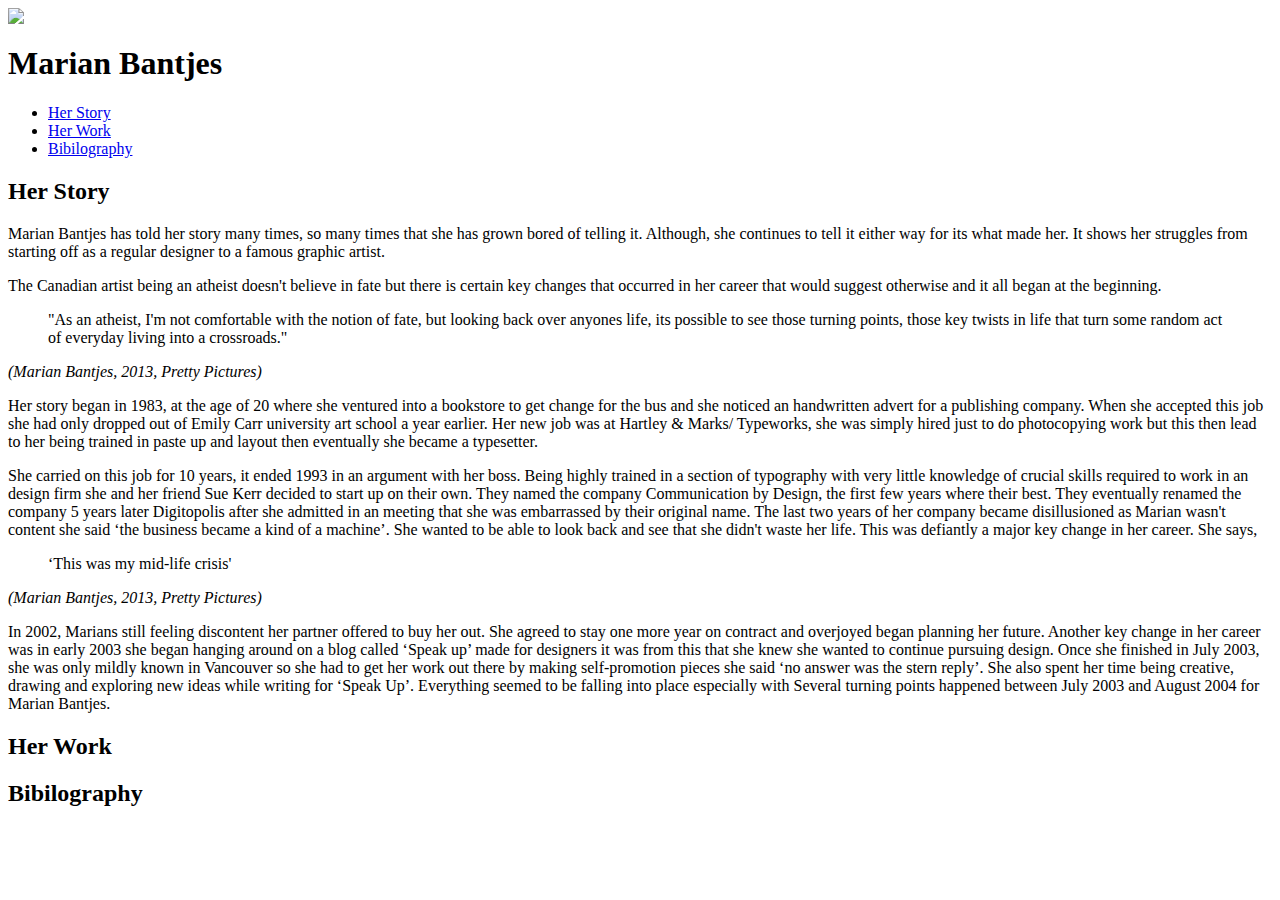
==== marianbantjes.html @ d6fe1b94 "adding html" ====
<html>
<head>
    <meta charset="utf-8" />
    <title>Marian Bantjes</title>
    <link href='css/stylesheet.css'
    type='text/css' rel='stylesheet'/>
<link href="https://fonts.googleapis.com/css?family=Josefin+Sans" rel="stylesheet">
    </head>
    <body>
        <header>
        <div class= "div1"> 
            <img src="images/banner7.jpg">
 <h1>Marian Bantjes</h1>  
            </div>  
            <div>
<nav>
  <ul>
    <li><a href="#her-story">Her Story</a></li>
    <li><a href="#her-work">Her Work</a></li>
    <li><a href="#bibilography">Bibilography</a></li>
  </ul>
</nav>  
   </div>
</header>
        
<div class="div2">  
    <section>
    <h2 id="her-story">Her Story</h2>
<p>Marian Bantjes has told her story many times, so many times that she has grown bored of telling it. Although, she continues to tell it either way for its what made her. It shows her struggles from starting off as a regular designer to a famous graphic artist.</p>

<p>The Canadian artist being an atheist doesn't believe in fate but there is certain key changes that occurred in her career that would suggest otherwise and it all began at the beginning.</p>

<blockquote> <p>"As an atheist, I'm not comfortable with the notion of fate, but looking back over anyones life, its possible to see those turning points, those key twists in life that turn some random act of everyday living into a crossroads." </p> </blockquote>
        <cite>(Marian Bantjes, 2013, Pretty Pictures)</cite>

<p>Her story began in 1983, at the age of 20 where she ventured into a bookstore to get change for the bus and she noticed an handwritten advert for a publishing company. When she accepted this job she had only dropped out of Emily Carr university art school a year earlier. Her new job was at Hartley & Marks/ Typeworks, she was simply hired just to do photocopying work but this then lead to her being trained in paste up and layout then eventually she became a typesetter.</p>

<p>She carried on this job for 10 years, it ended 1993 in an argument with her boss. Being highly trained in a section of typography with very little knowledge of crucial skills required to work in an design firm she and her friend Sue Kerr decided to start up on their own. They named the company Communication by Design, the first few years where their best. They eventually renamed the company 5 years later Digitopolis after she admitted in an meeting that she was embarrassed by their original name. The last two years of her company became disillusioned as Marian wasn't content she said ‘the business became a kind of a machine’. She wanted to be able to look back and see that she didn't waste her life. This was defiantly a major key change in her career. She says,</p>  

<blockquote><p>‘This was my mid-life crisis' </p></blockquote> <cite>(Marian Bantjes, 2013, Pretty Pictures)</cite>

<p>In 2002, Marians still feeling discontent her partner offered to buy her out. She agreed to stay one more year on contract and overjoyed began planning her future. Another key change in her career was in early 2003 she began hanging around on a blog called ‘Speak up’ made for designers it was from this that she knew she wanted to continue pursuing design. Once she finished in July 2003, she was only mildly known in Vancouver so she had to get her work out there by making self-promotion pieces she said ‘no answer was the stern reply’. She also spent her time being creative, drawing and exploring new ideas while writing for ‘Speak Up’. Everything seemed to be falling into place especially with Several turning points happened between July 2003 and August 2004 for Marian Bantjes.</p>
    </section>
        </div>
    
<section>
        <div class="div3">
            <h2 id="her-work">Her Work</h2>
        </div>
</section>
        <section> </section>
        <div class="div4">
        <h2 id="bibilography">Bibilography</h2>
        </div>
</section>
        
        
    </body>
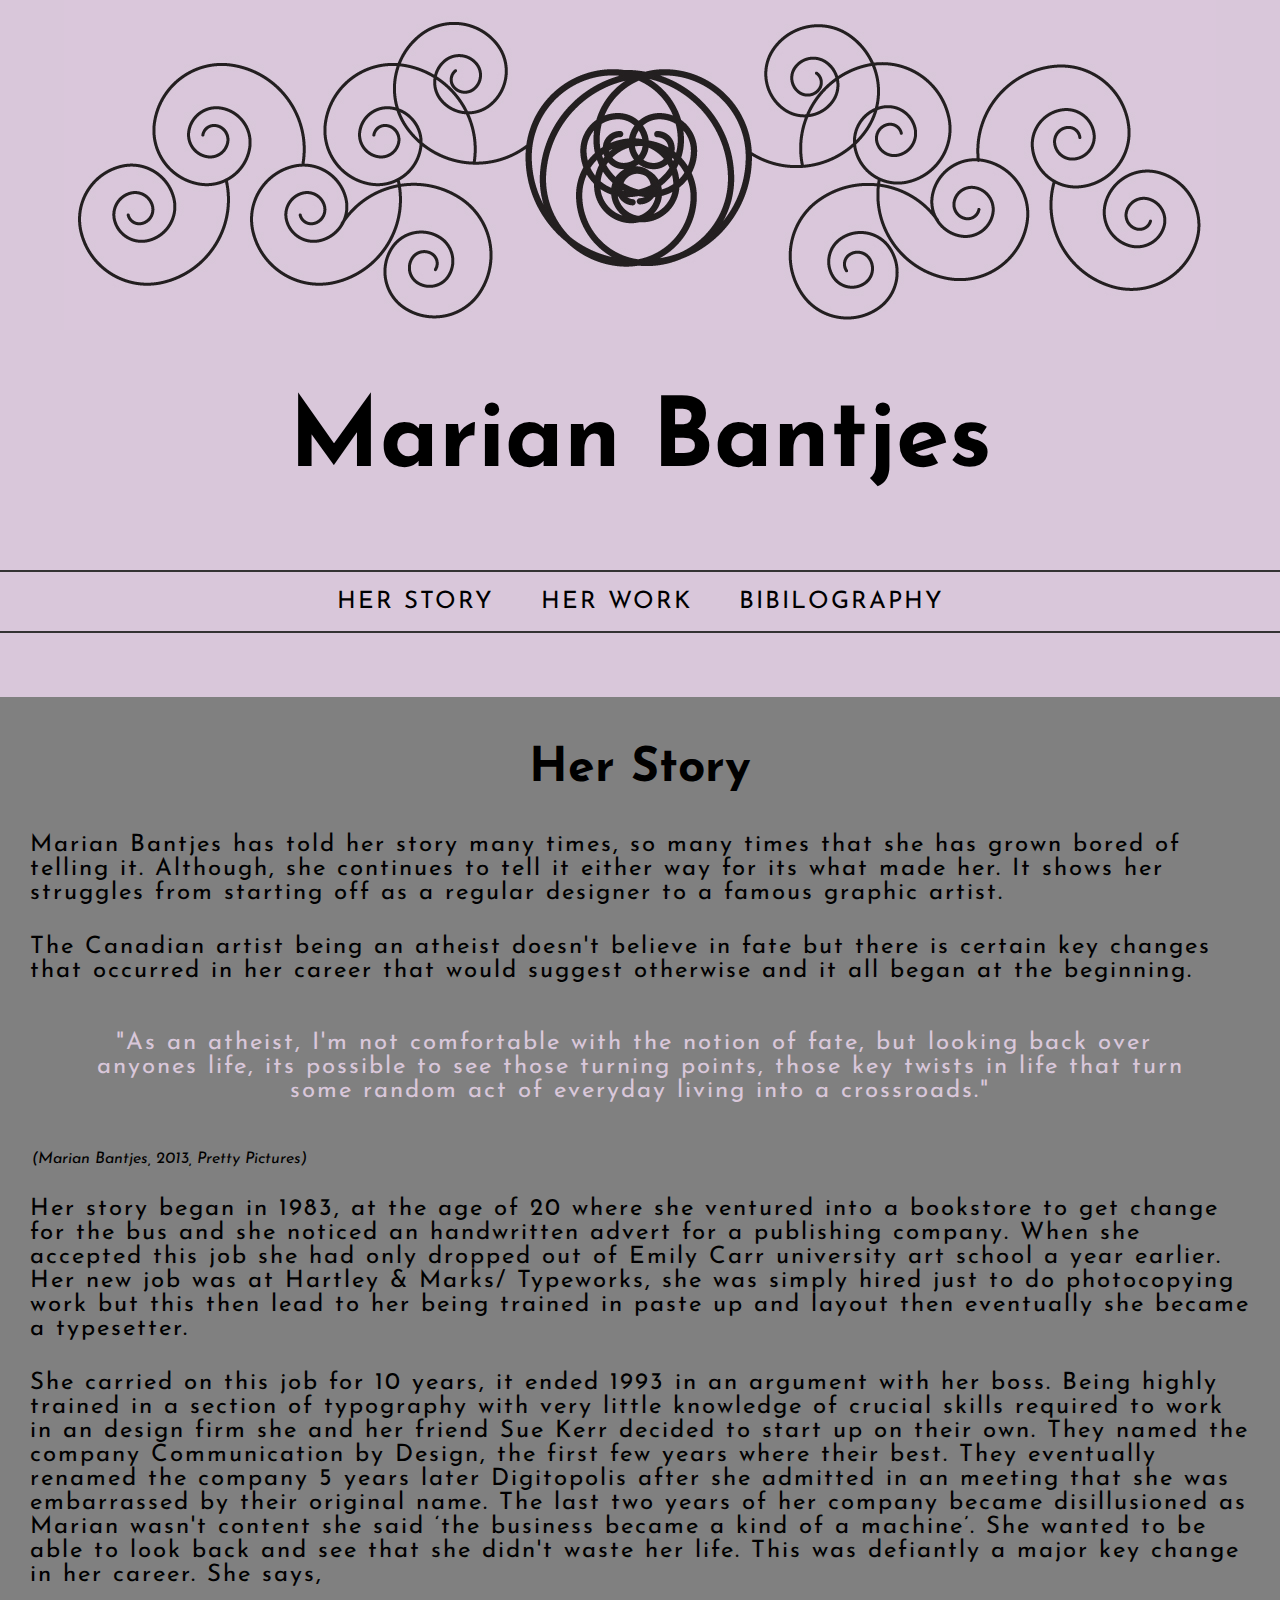
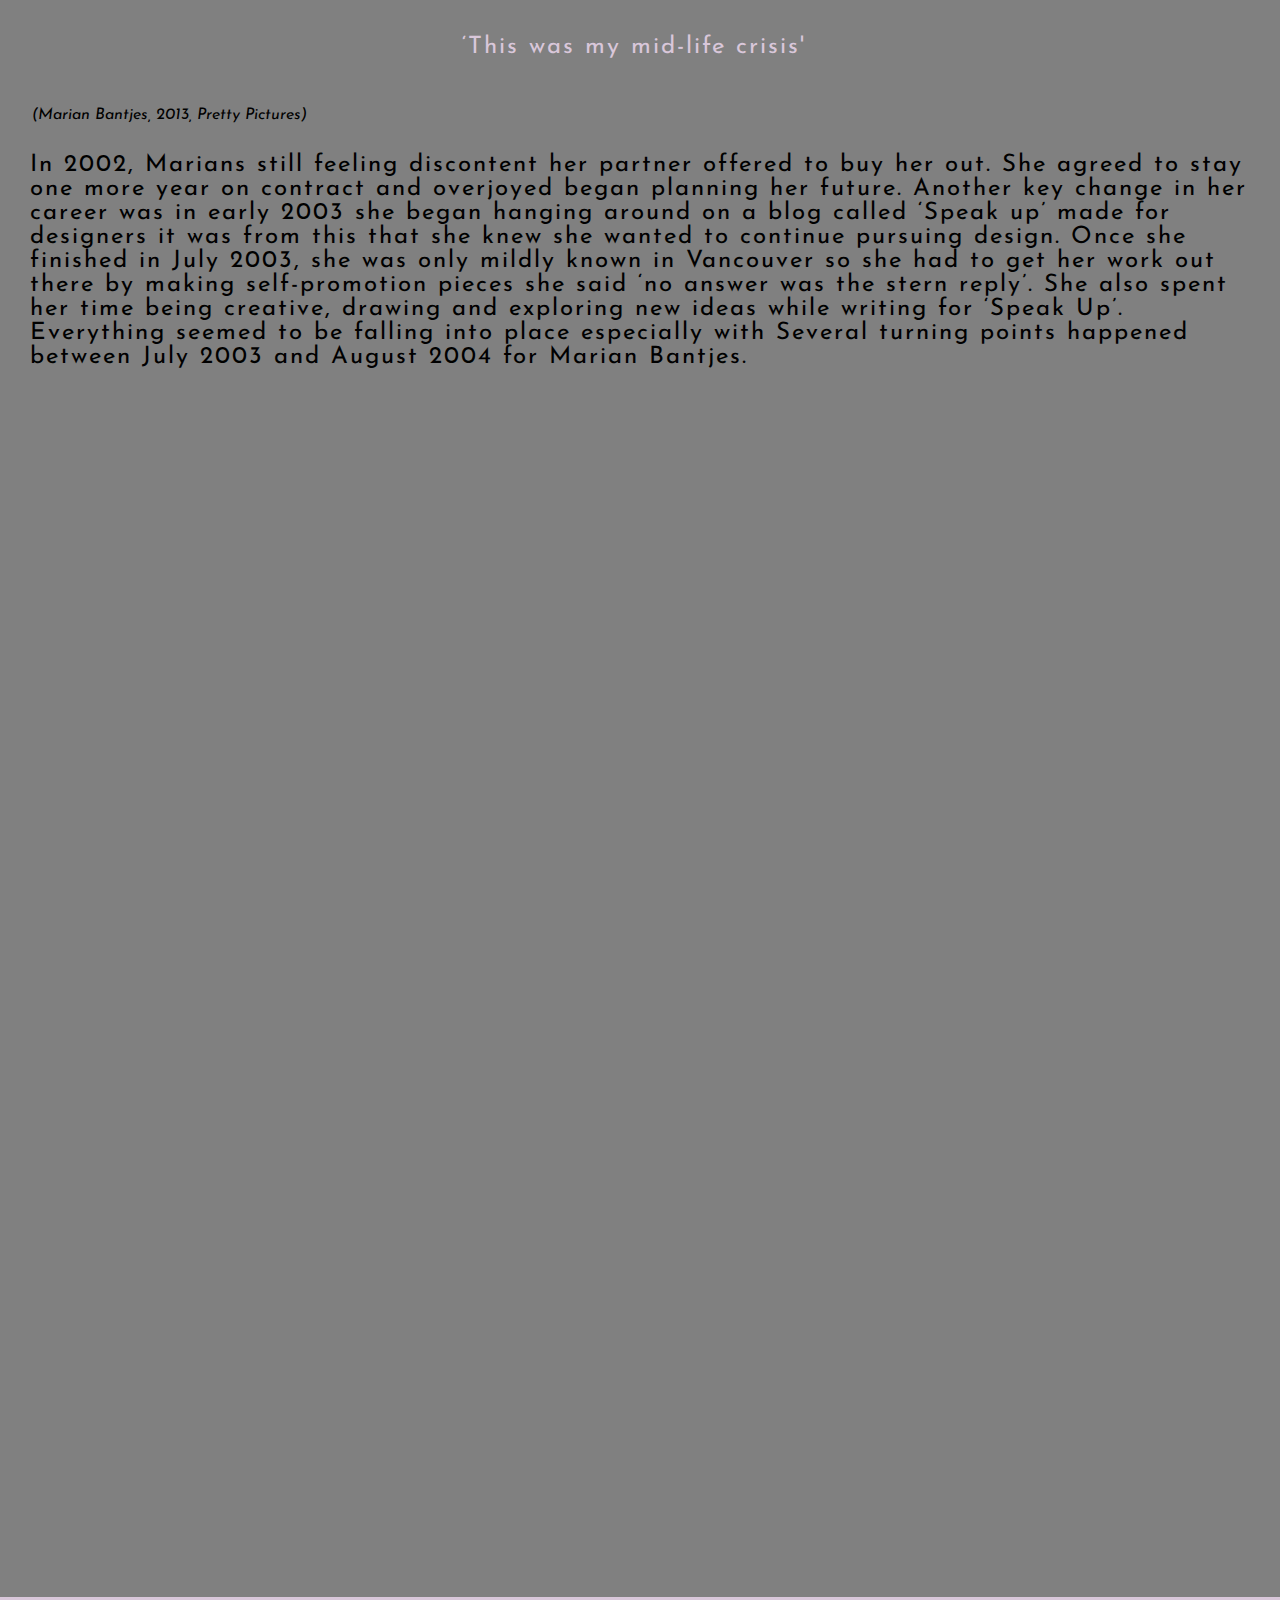
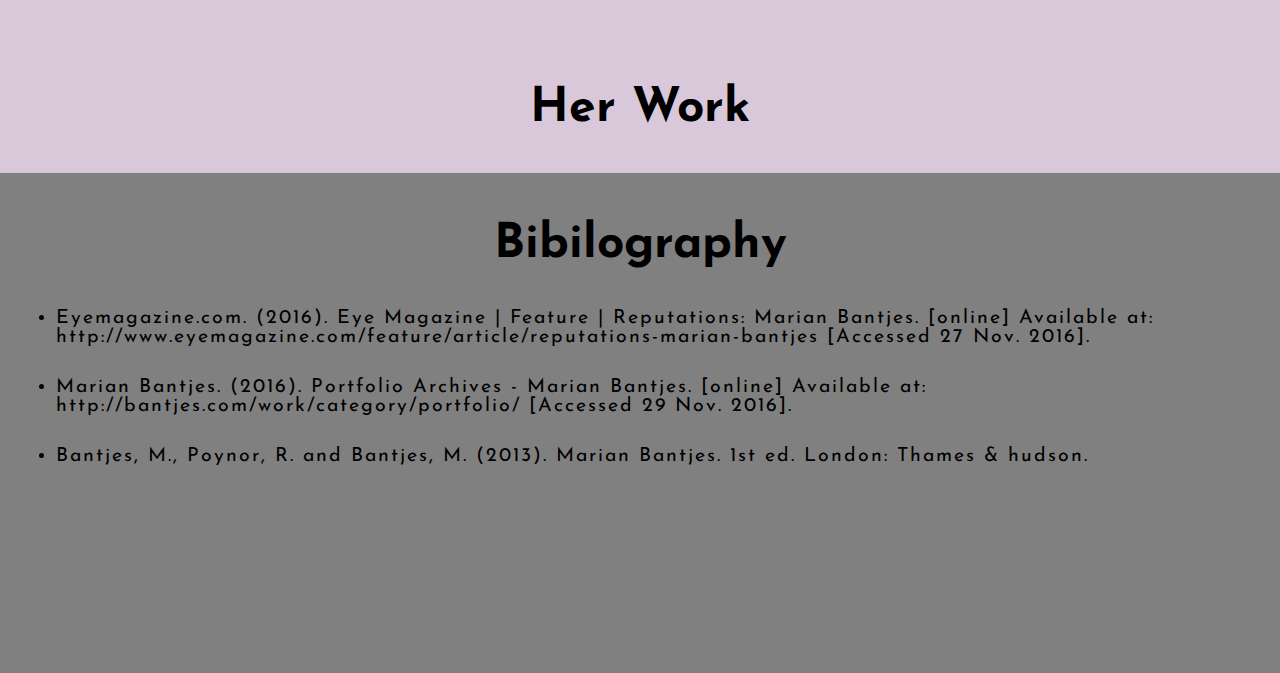
==== commit 344ef4f2: "fixed error" ====
--- a/marianbantjes.html
+++ b/marianbantjes.html
@@ -47,12 +47,26 @@
         <div class="div3">
             <h2 id="her-work">Her Work</h2>
         </div>
-</section>
-        <section> </section>
+        </section> 
+
+<footer> 
         <div class="div4">
         <h2 id="bibilography">Bibilography</h2>
+             <ul>
+                 <li>Eyemagazine.com. (2016). Eye Magazine | Feature | Reputations: Marian Bantjes. [online] Available at: http://www.eyemagazine.com/feature/article/reputations-marian-bantjes [Accessed 27 Nov. 2016].</li>
+            </ul>
+            
+            <ul> 
+                <li> Marian Bantjes. (2016). Portfolio Archives - Marian Bantjes. [online] Available at: http://bantjes.com/work/category/portfolio/ [Accessed 29 Nov. 2016].</li>
+            </ul>
+            
+            <ul>
+                <li> Bantjes, M., Poynor, R. and Bantjes, M. (2013). Marian Bantjes. 1st ed. London: Thames & hudson.</li>           
+            </ul>
+            
+            
         </div>
-</section>
+            </footer>
         
         
     </body>
--- a/css/stylesheet.css
+++ b/css/stylesheet.css
@@ -0,0 +1,107 @@
+/* -- CSS RESET -- */
+*{
+  padding: 0;
+  margin; 0;
+  font-size; 100%;
+  line-height: 1em;
+}
+body{
+width: 100%;
+font-family: 'Josefin Sans', sans-serif;
+  margin: auto;
+  background-color: #D9C7DA;
+  color: black;
+line-height: 1.8em;
+}
+/* --Divs-- */
+.div1 {background-color: #D9C7DA;
+height: 570px; 
+ width: 100%;
+}
+.div2 {background-color: grey;
+height: 2500px;
+width: 100%;  
+}
+
+/*--Headings--*/
+h1 {font-size: 6em;
+    text-align: center;
+padding-top: -6em;}
+
+h2 {font-size: 3em;
+    text-align: center;
+    padding-top:1em;
+    padding-bottom: -10em;
+}
+p, li {margin: 30px;
+line-height: 1em;
+font-size: 1.5em;
+letter-spacing: 2px;}
+
+blockquote {
+  padding: 1em, 2em, 1em;
+  font-size: .em;
+  line-height: .5em;
+  margin: 3em;
+}
+
+cite {
+    margin: 2em;
+  font-size: 1em;
+}
+blockquote p {
+  color: #D9C7DA;
+  hangiing-puncutation: first;
+  text-indent: -0.5em;
+    text-align: center;
+}
+
+/*--Images--*/
+img { display: block;
+margin: auto;
+    padding-top: -2em;
+    max-width: 100%;}
+
+/*--Navigation--*/ 
+nav {padding: 0.10em;
+border-top: 2px solid #333;
+border-bottom: 2px solid #333;
+margin-bottom: 4em;
+}
+nav ul {text-align: center;
+  text-transform: uppercase;
+  letter-spacing: 2px;
+}
+nav ul li {
+  display: inline;
+  margin: 20px;
+}
+nav a:hover {border-bottom: none;}
+
+/*--Links--*/
+a {color: black;
+text-decoration: none;}
+
+a:hover {color: grey;
+border-bottom: 1px dotted; }
+
+/*--footer--*/
+footer ul {margin-top: -1em;text-align: left;
+  letter-spacing: 1px;
+    font-size: 13px;
+    margin: 2em;
+        
+}
+.div4 {background-color: grey;
+height: 500px;
+width: 100% }
+
+
+  /*--smartphone--*/
+  @media (max-width: 35em) {
+    body{
+    margin: auto 0;
+    width: 100%;
+  font-size: }
+  }
+    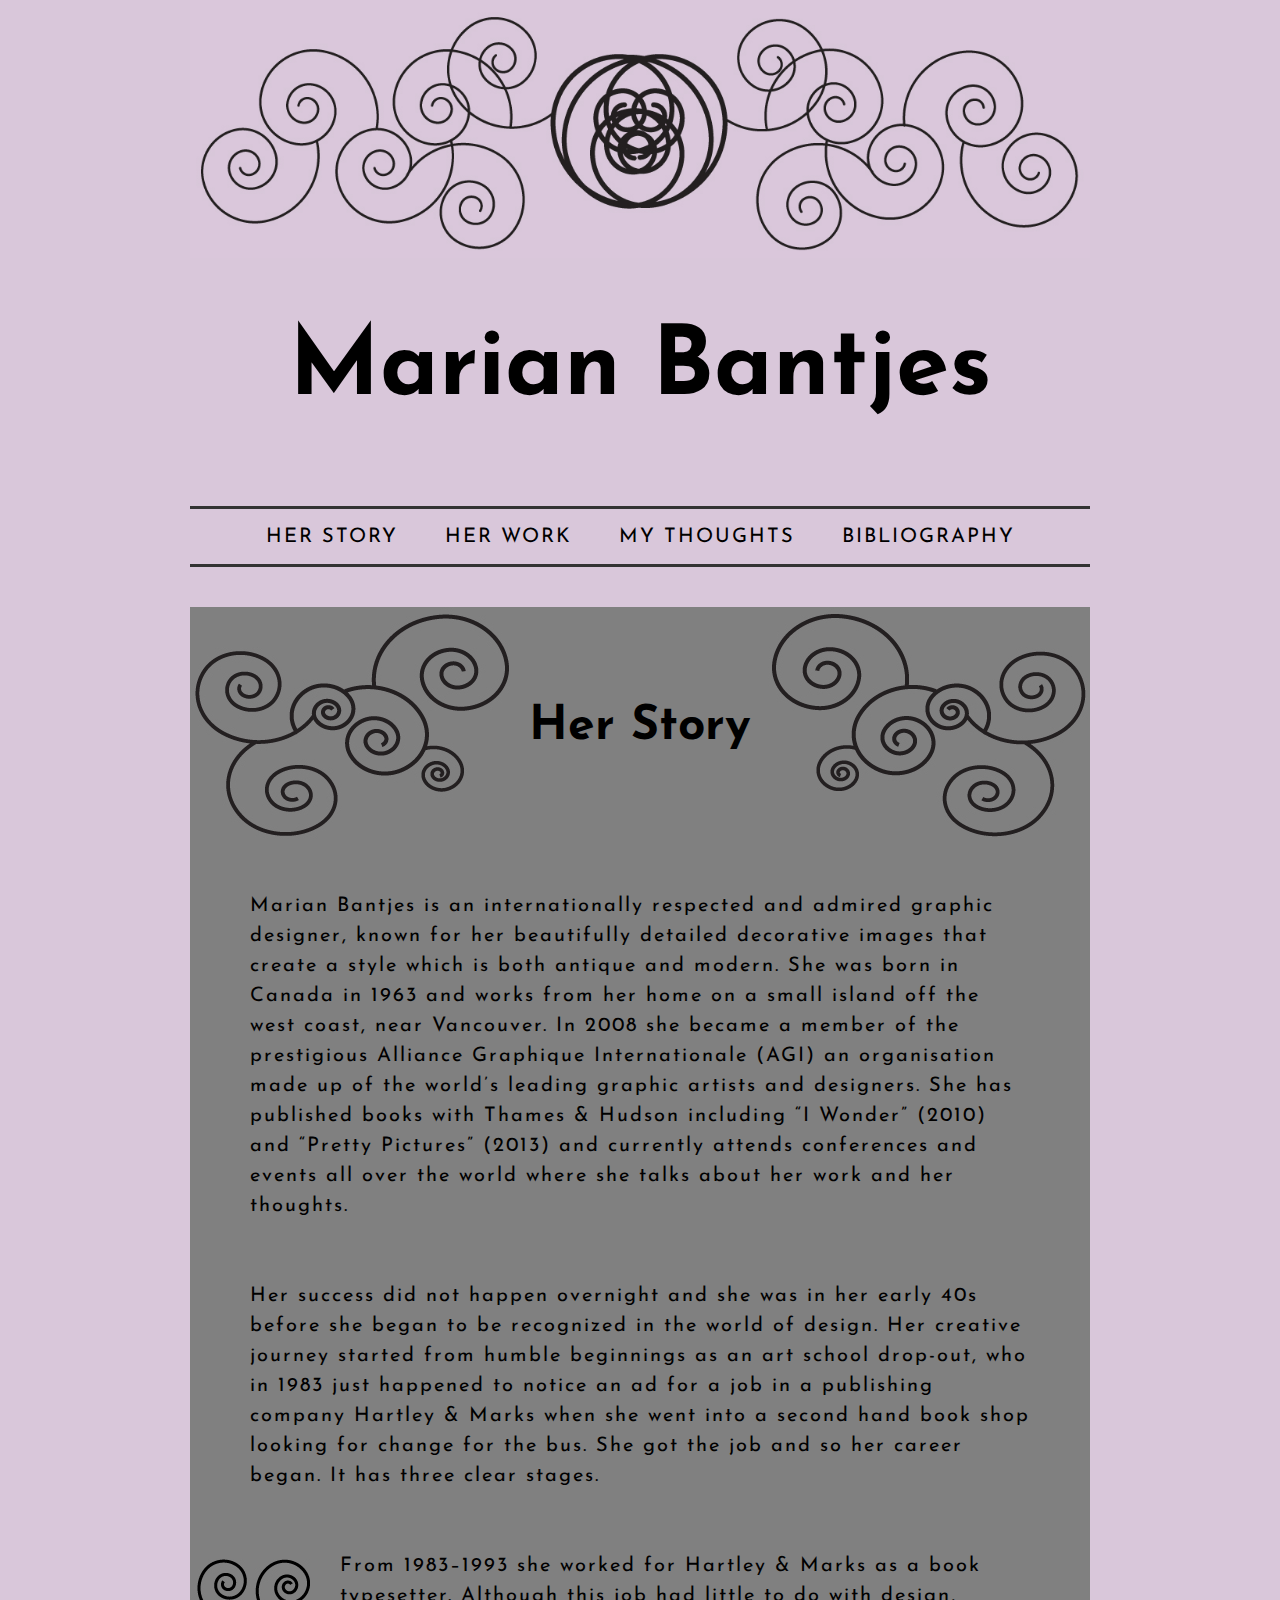
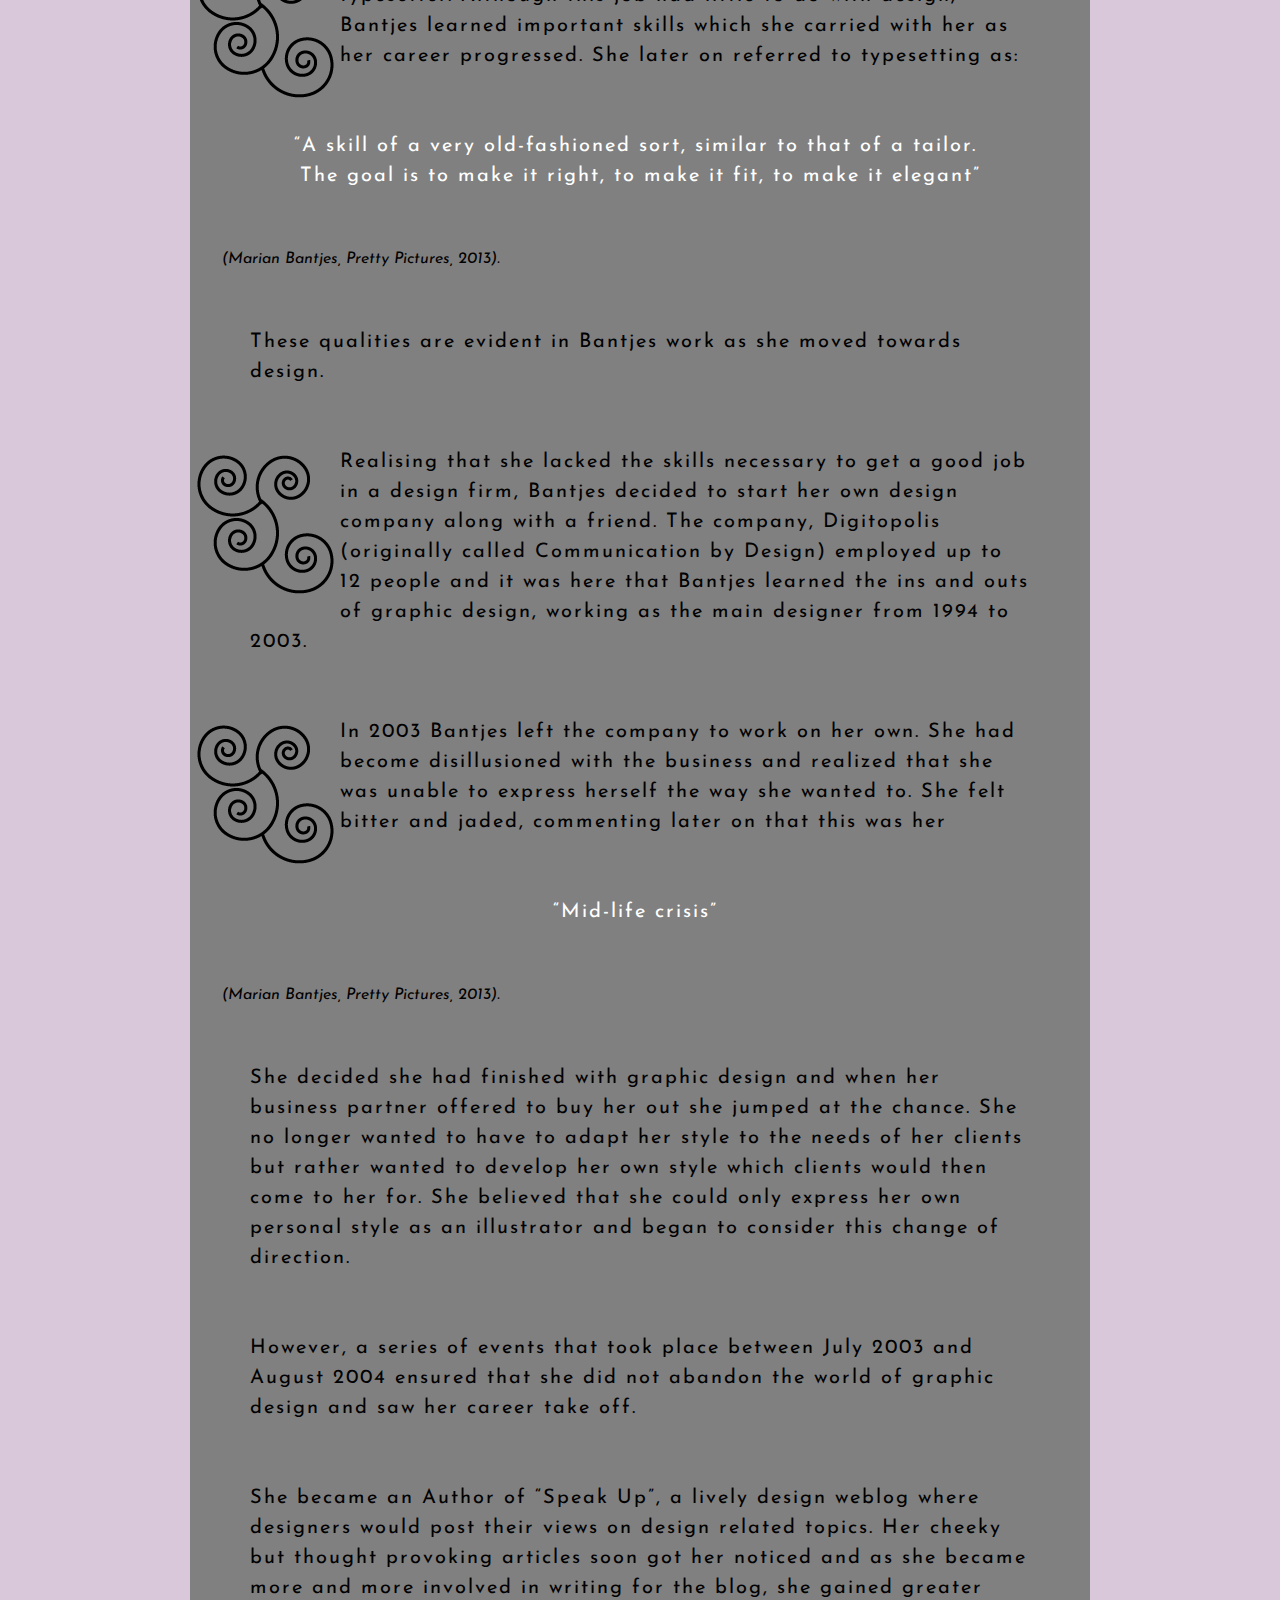
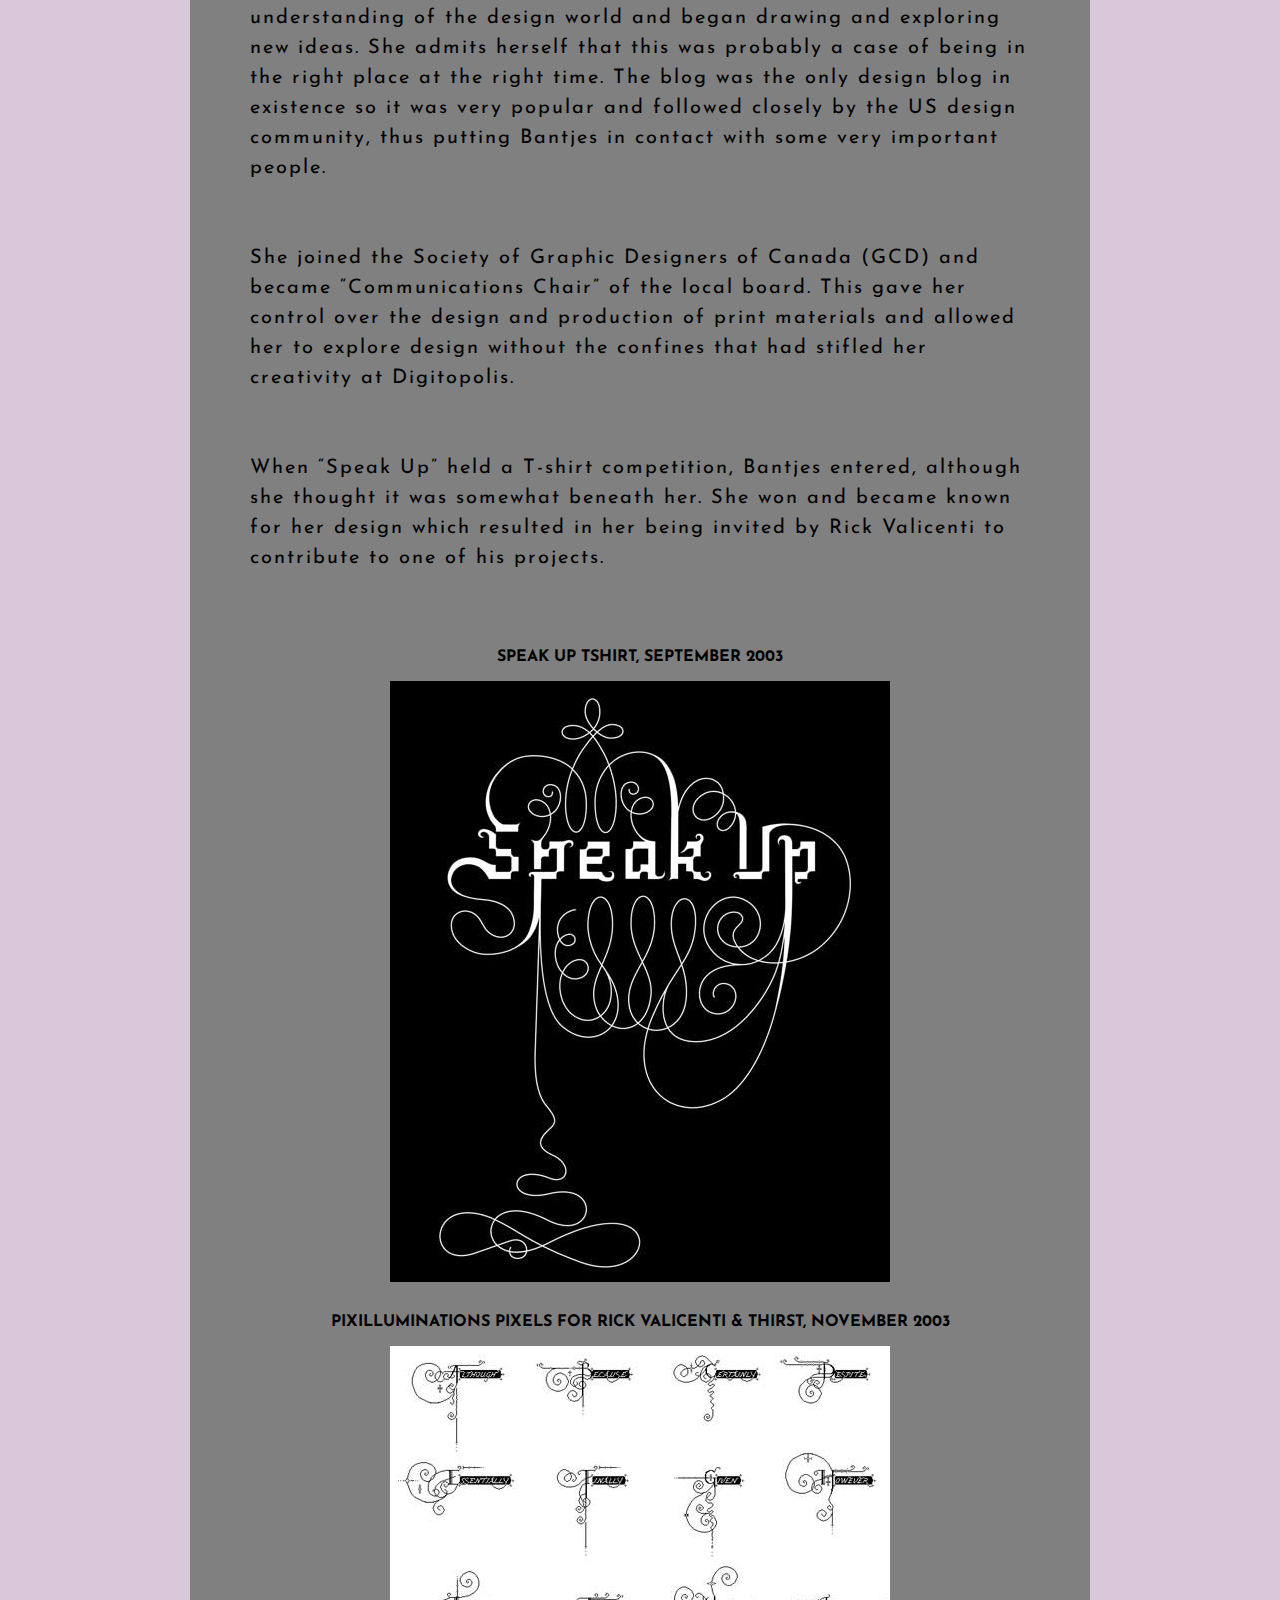
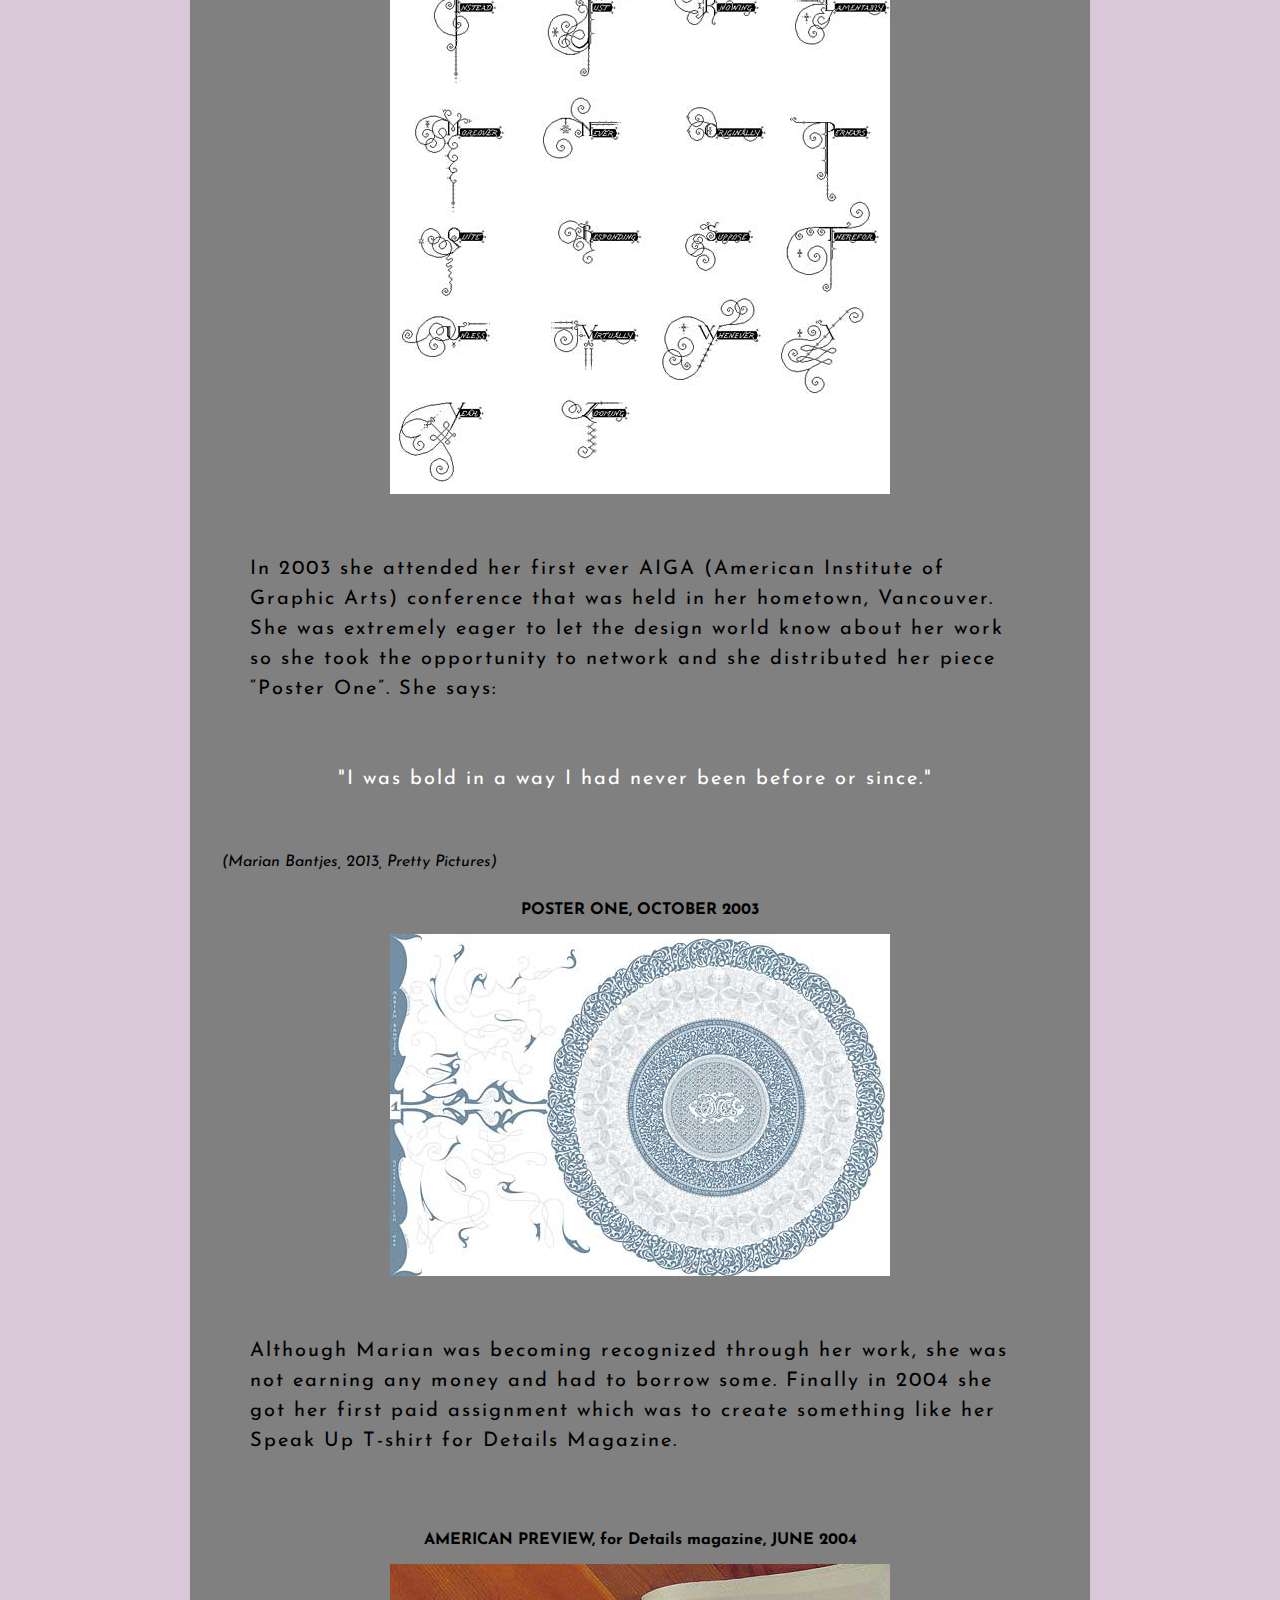
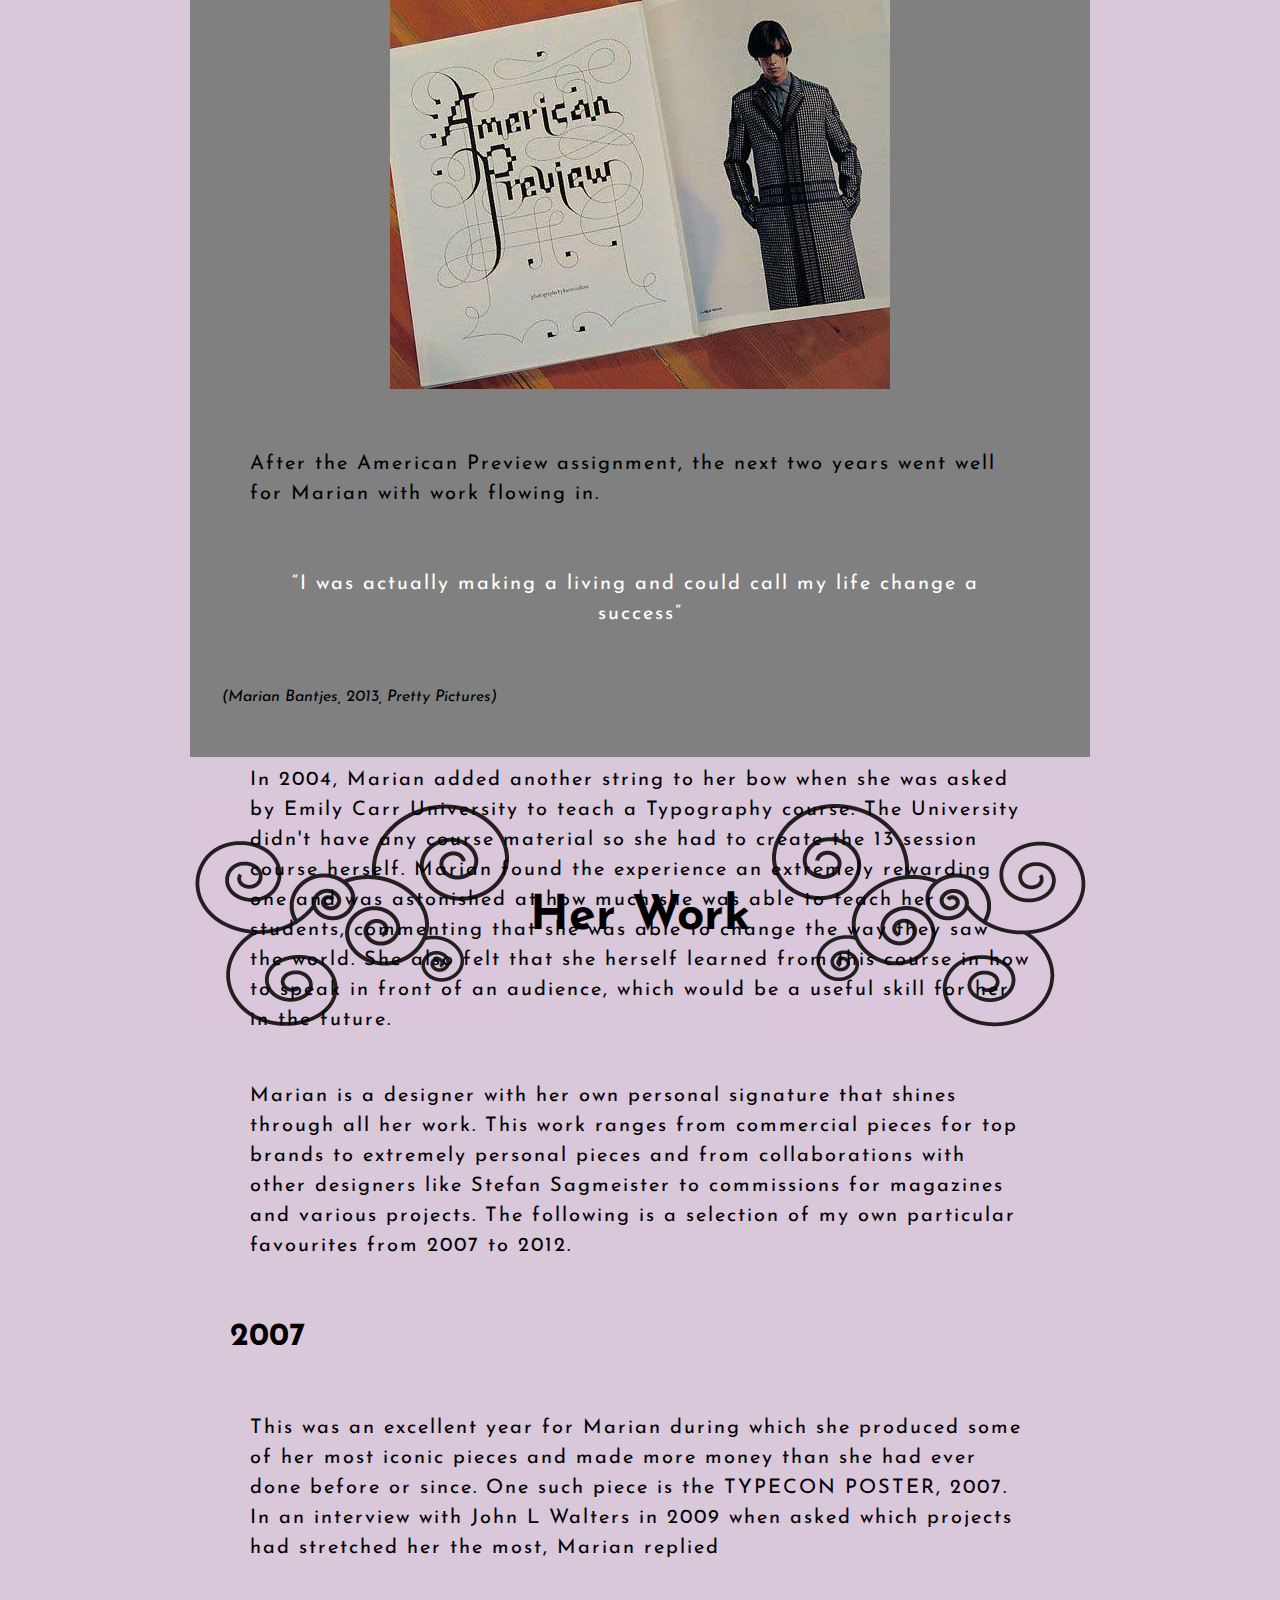
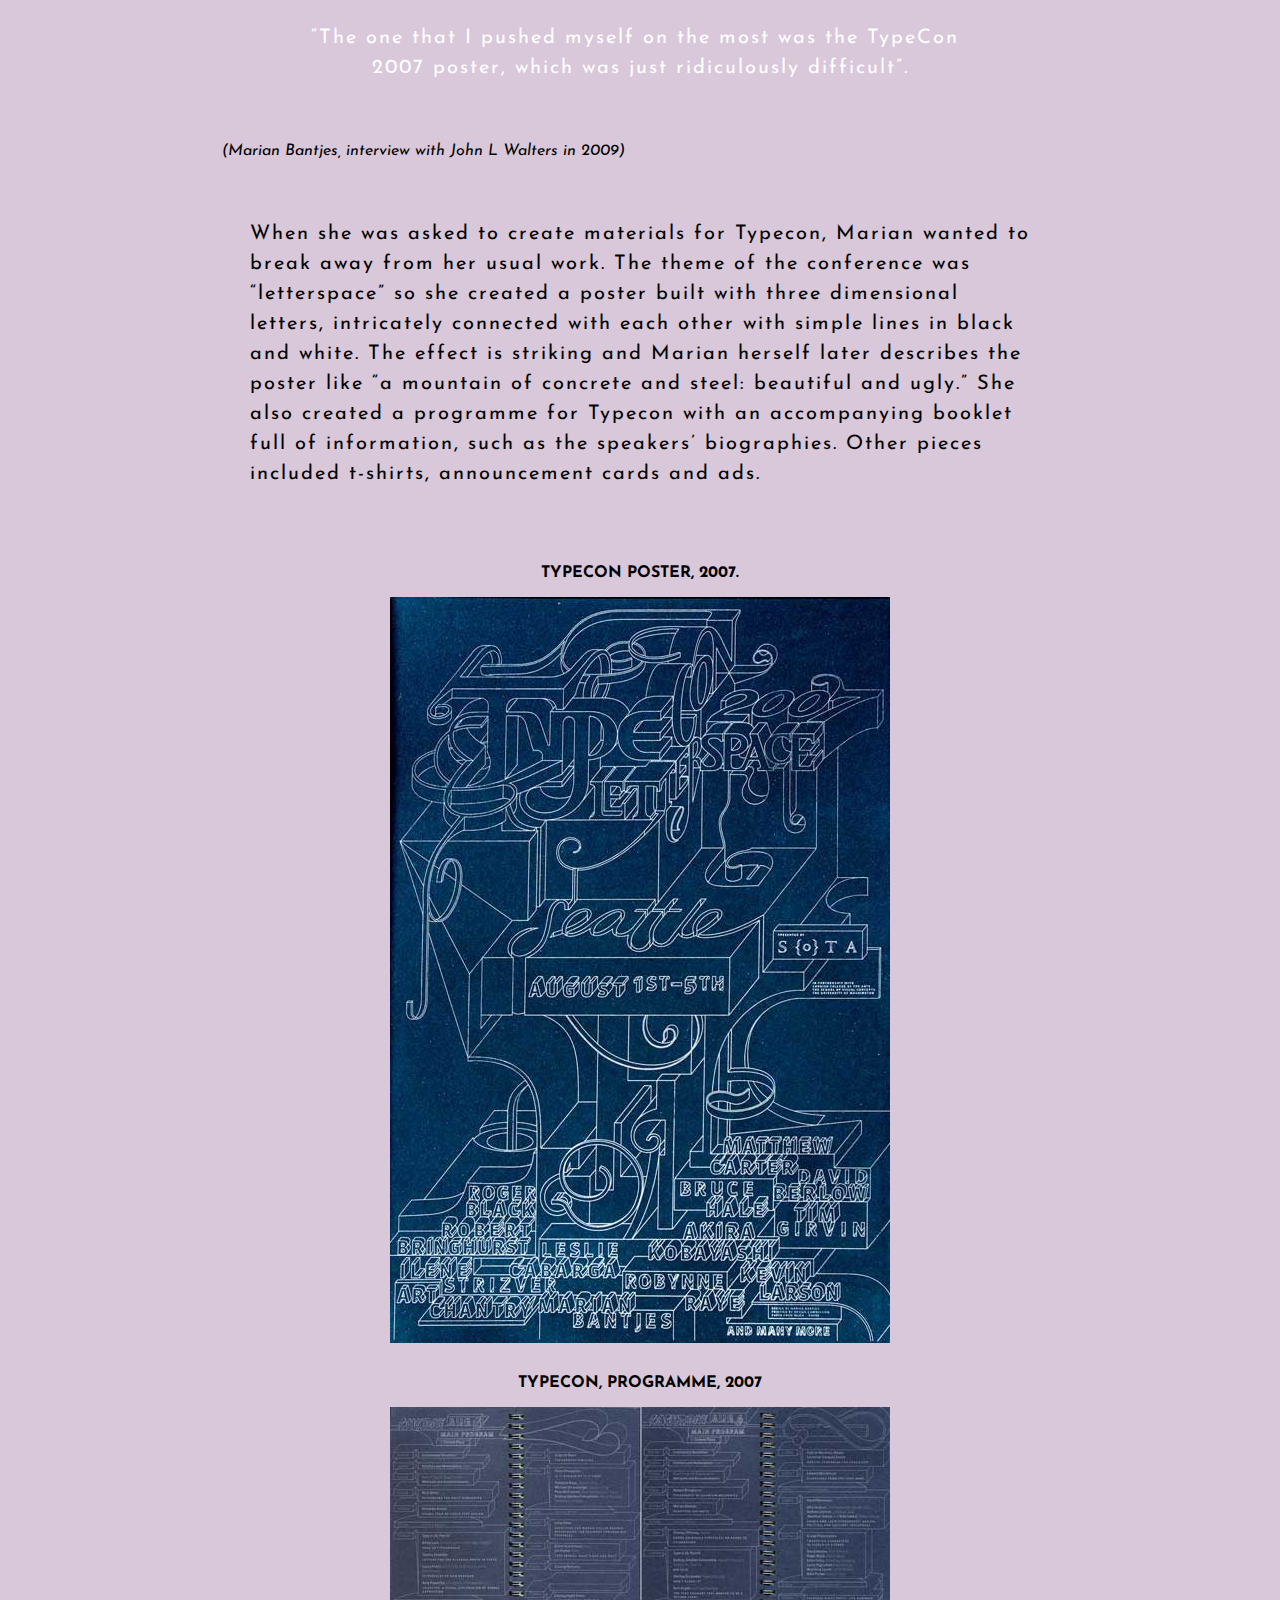
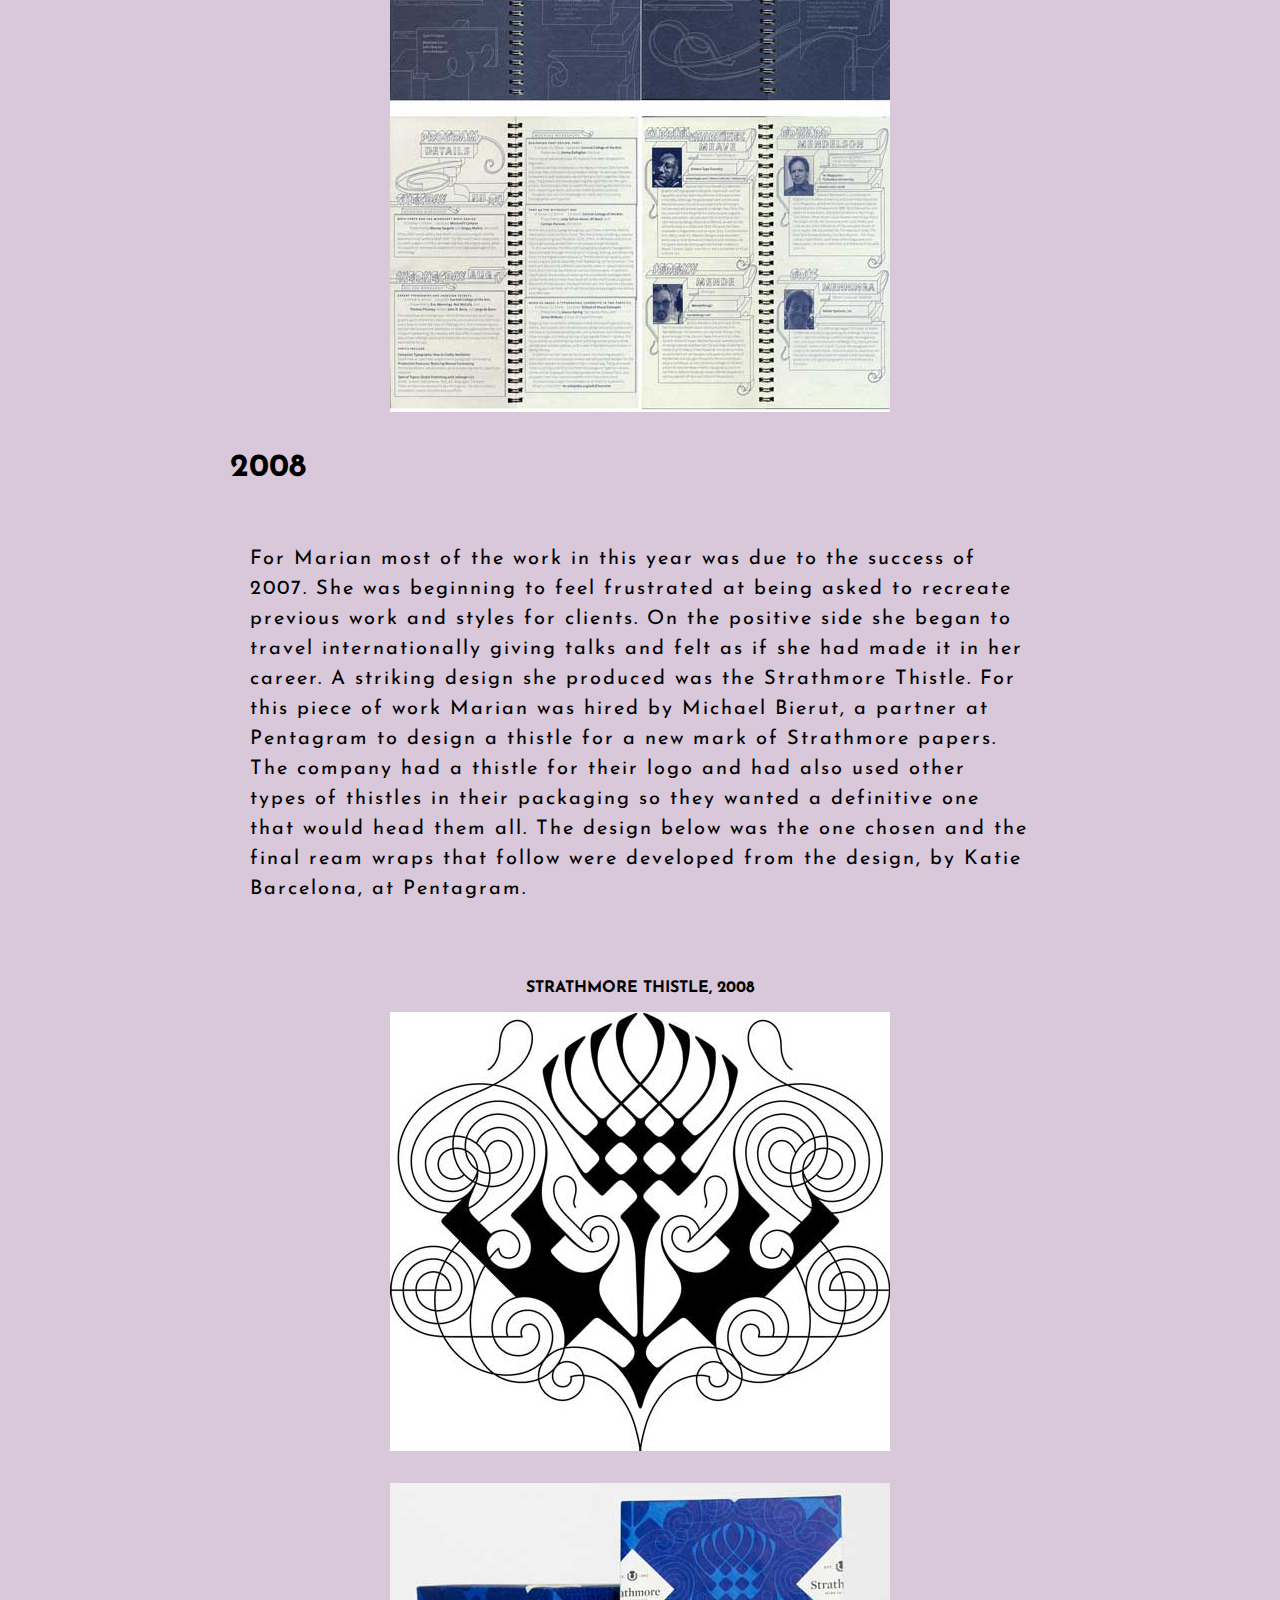
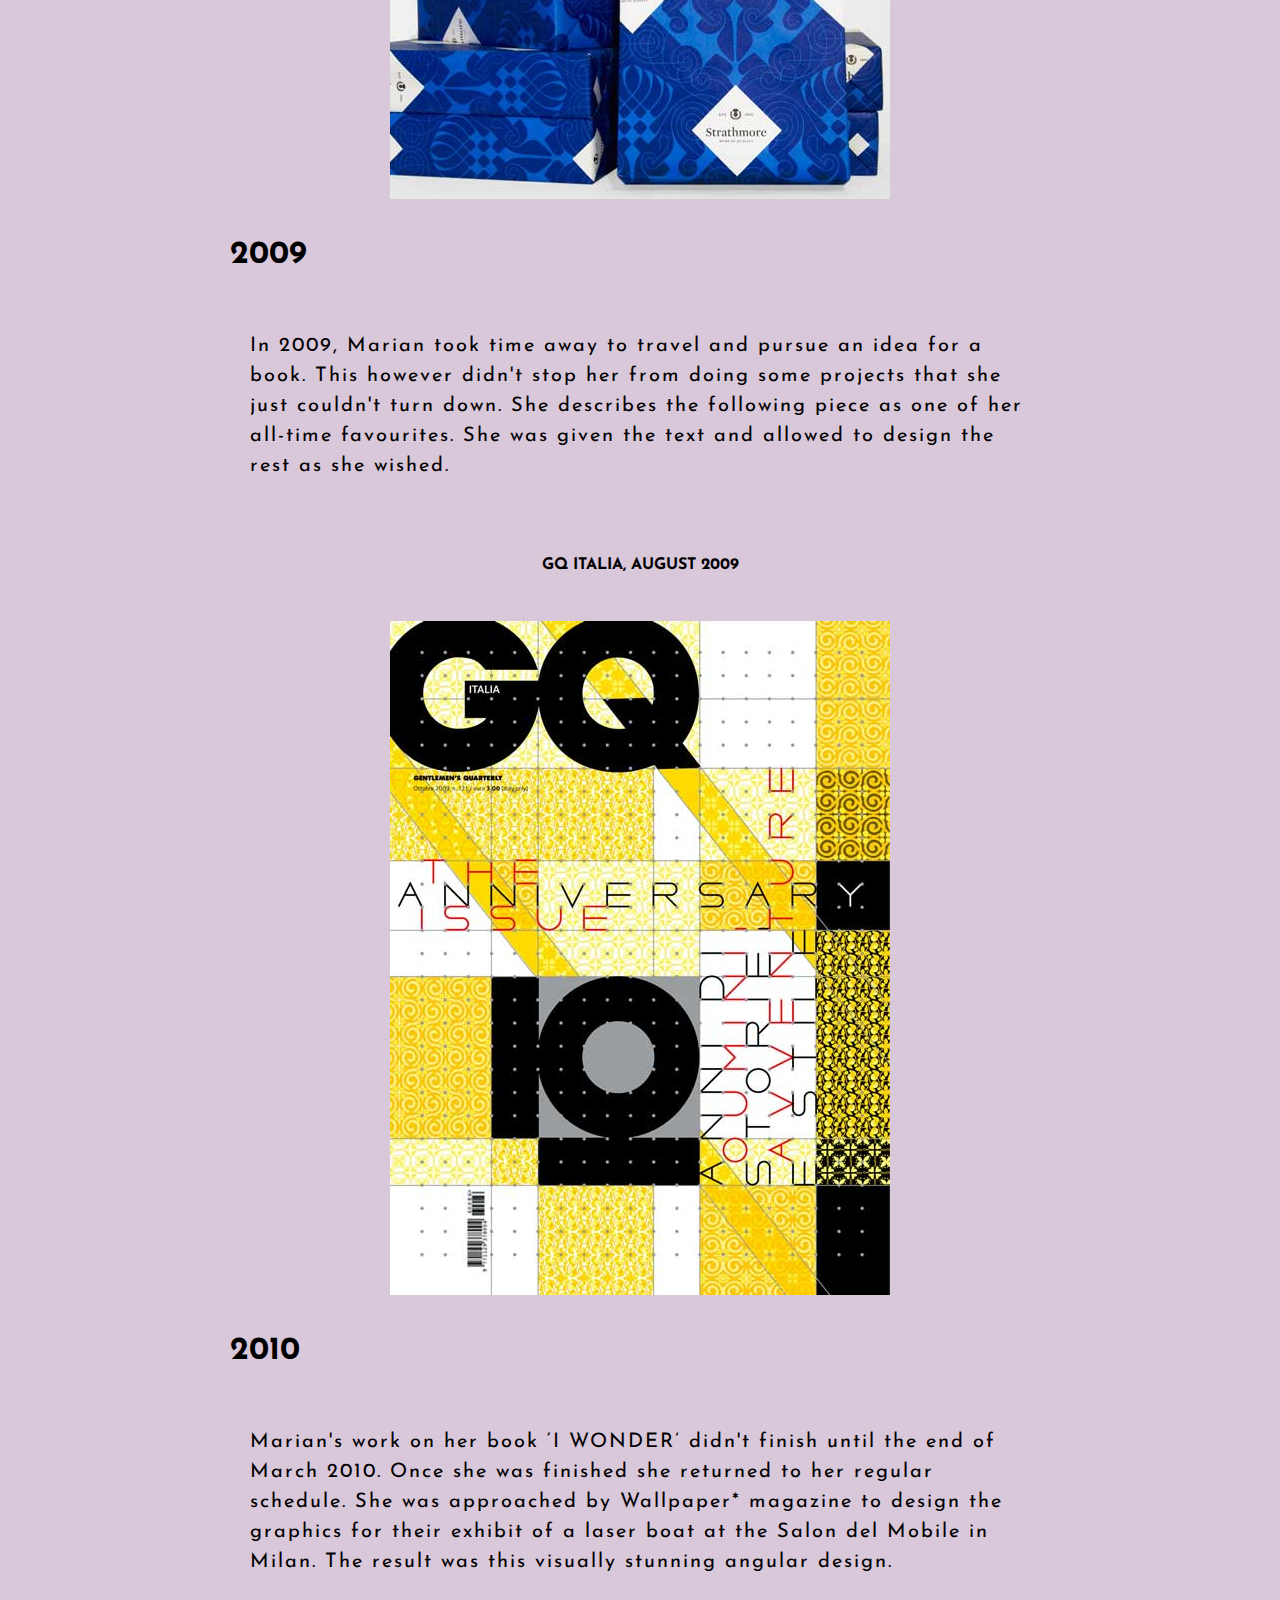
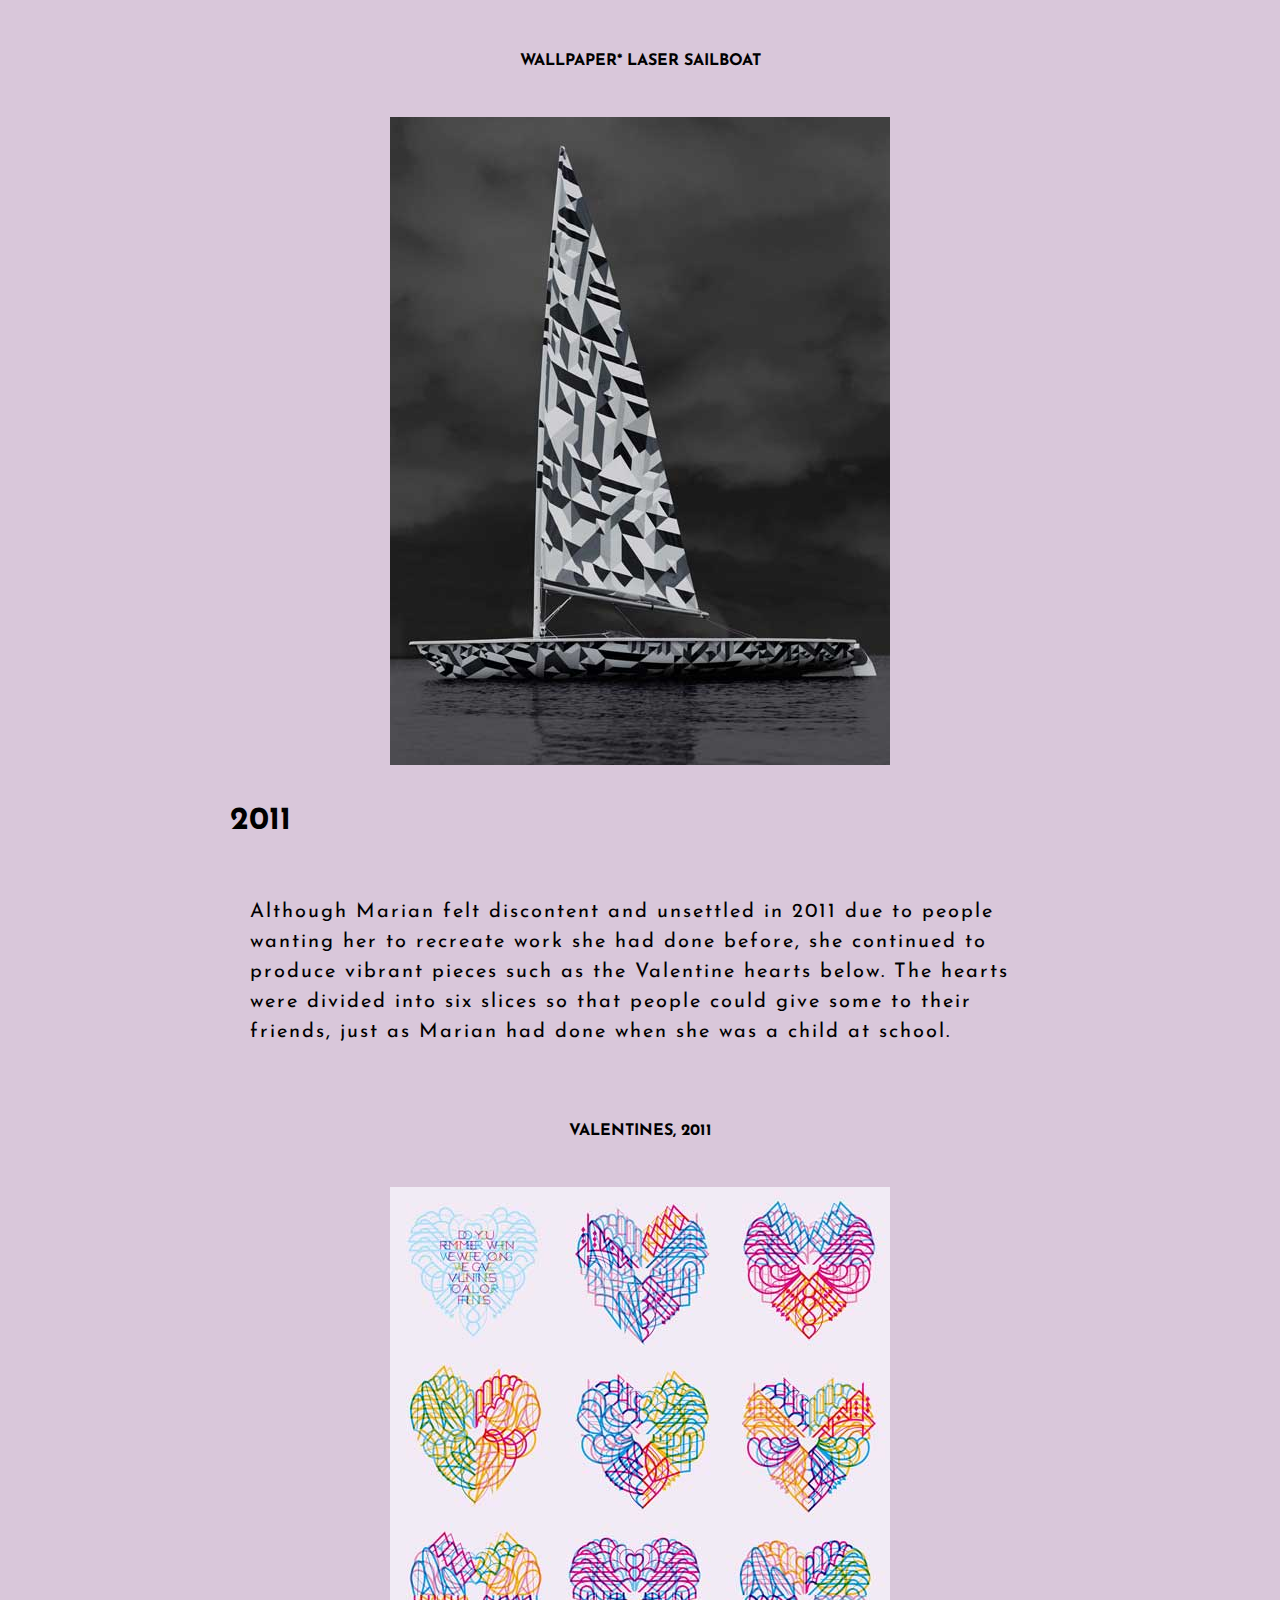
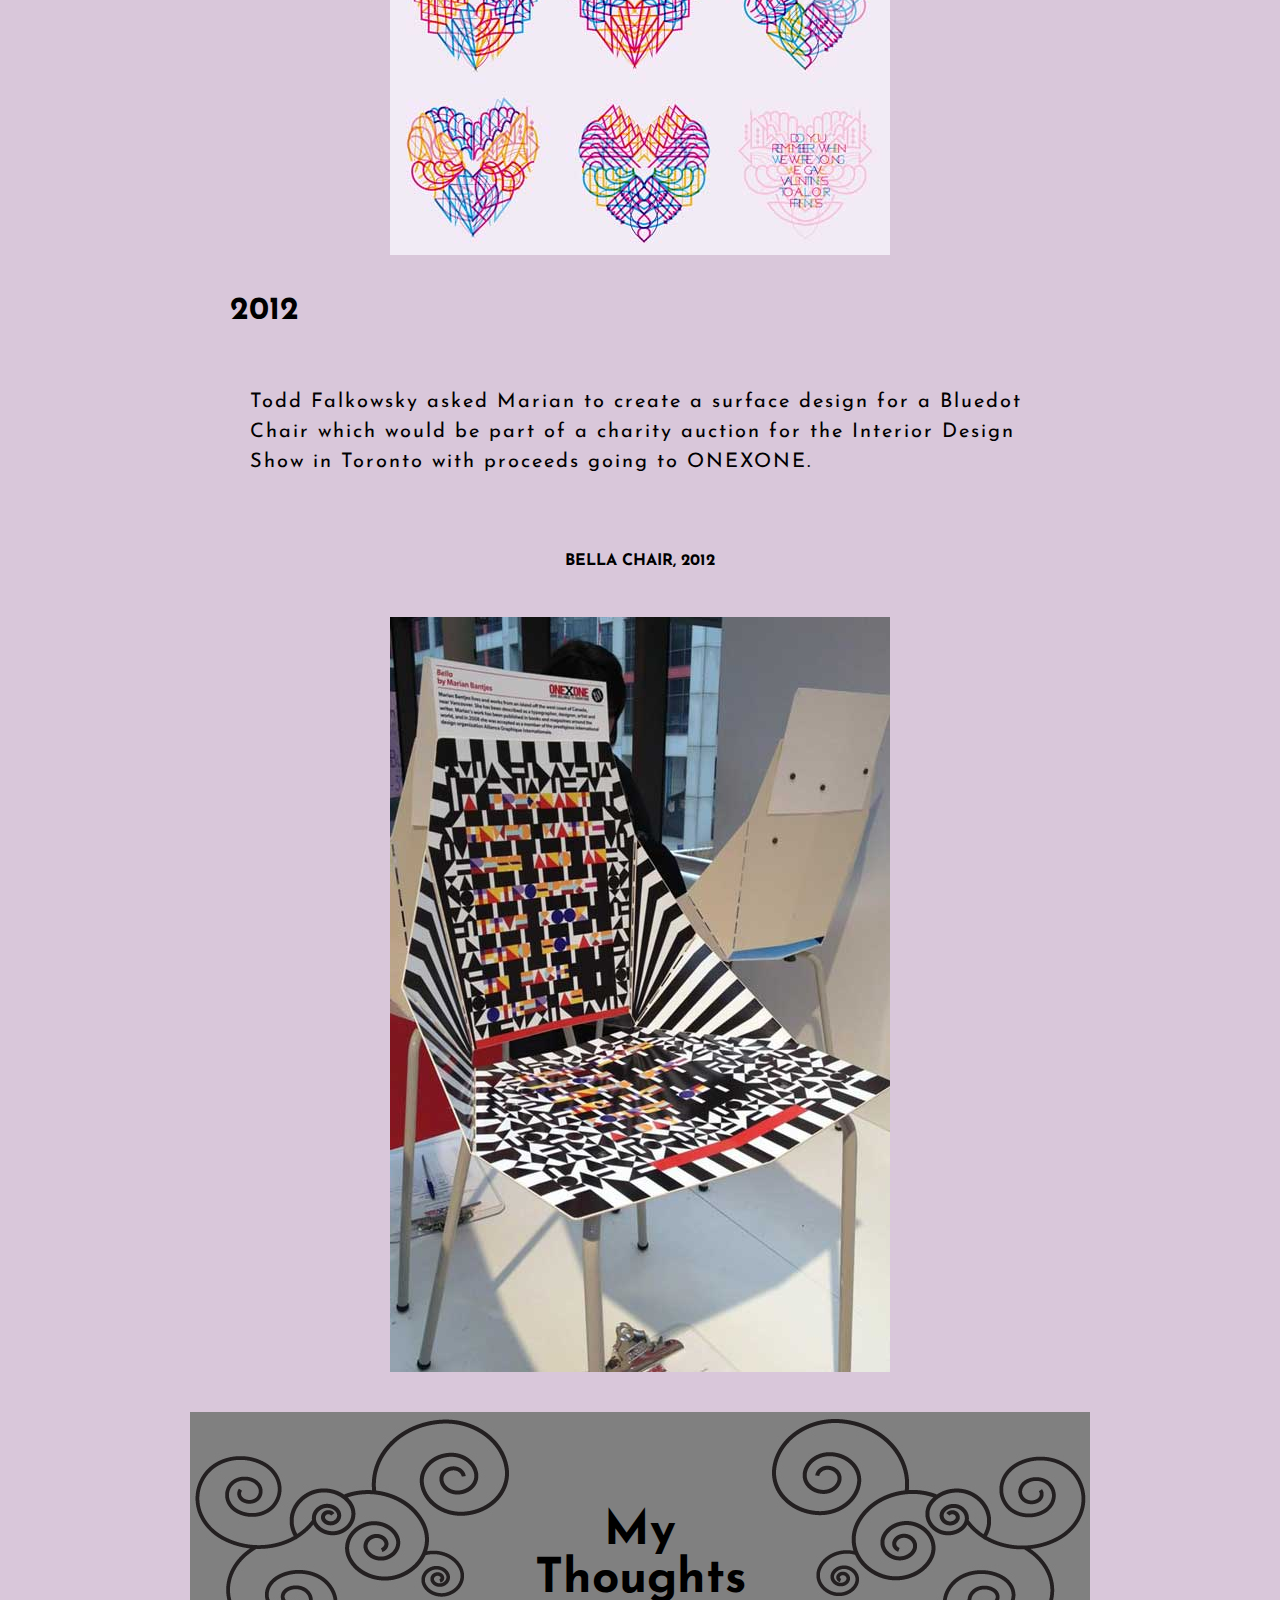
==== commit 945ad632: "adding css" ====
--- a/marianbantjes.html
+++ b/marianbantjes.html
@@ -17,41 +17,162 @@
   <ul>
     <li><a href="#her-story">Her Story</a></li>
     <li><a href="#her-work">Her Work</a></li>
-    <li><a href="#bibilography">Bibilography</a></li>
+    <li><a href="#mythoughts">My Thoughts</a></li>  
+    <li><a href="#bibliography">Bibliography</a></li>
   </ul>
 </nav>  
    </div>
 </header>
         
 <div class="div2">  
-    <section>
+    
+    
+    <img  class="img2" src="images/herstory.jpg">
+    <img  class="img3" src="images/herstory2.jpg">
     <h2 id="her-story">Her Story</h2>
-<p>Marian Bantjes has told her story many times, so many times that she has grown bored of telling it. Although, she continues to tell it either way for its what made her. It shows her struggles from starting off as a regular designer to a famous graphic artist.</p>
-
-<p>The Canadian artist being an atheist doesn't believe in fate but there is certain key changes that occurred in her career that would suggest otherwise and it all began at the beginning.</p>
-
-<blockquote> <p>"As an atheist, I'm not comfortable with the notion of fate, but looking back over anyones life, its possible to see those turning points, those key twists in life that turn some random act of everyday living into a crossroads." </p> </blockquote>
+<p class="para1">Marian Bantjes is an internationally respected and admired graphic designer, known for her beautifully detailed decorative images that create a style which is both antique and modern. She was born in Canada in 1963 and works from her home on a small island off the west coast, near Vancouver.  In 2008 she became a member of the prestigious Alliance Graphique Internationale (AGI) an organisation made up of the world’s leading graphic artists and designers. She has published books with Thames & Hudson including “I Wonder” (2010) and “Pretty Pictures” (2013) and currently attends conferences and events all over the world where she talks about her work and her thoughts. </p>    
+        
+<p>Her success did not happen overnight and she was in her early 40s before she began to be recognized in the world of design. Her creative journey started from humble beginnings as an art school drop-out, who in 1983 just happened to notice an ad for a job in a publishing company Hartley & Marks when she went into a second hand book shop looking for change for the bus. She got the job and so her career began. It has three clear stages.</p>
+    
+    <img class="swirl" src="images/swirl.jpg"> 
+  
+<p>From 1983–1993 she worked for Hartley & Marks as a book typesetter. Although this job had little to do with design, Bantjes learned important skills which she carried with her as her career progressed. She later on referred to typesetting as:
+    
+<blockquote> <p>“A skill of a very old-fashioned sort, similar to that of a tailor. The goal is to make it right, to make it fit, to make it elegant”</p> </blockquote> <cite>(Marian Bantjes, Pretty Pictures, 2013).</cite>
+        
+<p>These qualities are evident in Bantjes work as she moved towards design.</p>
+    <img class="swirl" src="images/swirl.jpg"> 
+        
+<p>Realising that she lacked the skills necessary to get a good job in a design firm, Bantjes decided to start her own design company along with a friend. The company, Digitopolis (originally called Communication by Design) employed up to 12 people and it was here that Bantjes learned the ins and outs of graphic design, working as the main designer from 1994 to 2003.</p>
+    <img class="swirl" src="images/swirl.jpg"> 
+        
+<p>In 2003 Bantjes left the company to work on her own.  She had become disillusioned with the business and realized that she was unable to express herself the way she wanted to. She felt bitter and jaded, commenting later on that this was her</p>
+    
+    <blockquote> <p>“Mid-life crisis”</p></blockquote><cite>(Marian Bantjes, Pretty Pictures, 2013).</cite>
+
+<p>She decided she had finished with graphic design and when her business partner offered to buy her out she jumped at the chance.  She no longer wanted to have to adapt her style to the needs of her clients but rather wanted to develop her own style which clients would then come to her for. She believed that she could only express her own personal style as an illustrator and began to consider this change of direction.</p> 
+
+<p>However, a series of events that took place between July 2003 and August 2004 ensured that she did not abandon the world of graphic design and saw her career take off.</p>
+        
+<p>She became an Author of “Speak Up”, a lively design weblog where designers would post their views on design related topics.  Her cheeky but thought provoking articles soon got her noticed and as she became more and more involved in writing for the blog, she gained greater understanding of the design world and began drawing and exploring new ideas. She admits herself that this was probably a case of being in the right place at the right time. The blog was the only design blog in existence so it was very popular and followed closely by the US design community, thus putting Bantjes in contact with some very important people.</p> 
+        
+<p>She joined the Society of Graphic Designers of Canada (GCD) and became “Communications Chair” of the local board. This gave her control over the design and production of print materials and allowed her to explore design without the confines that had stifled her creativity at Digitopolis.</p>
+        
+<p>When “Speak Up” held a T-shirt competition, Bantjes entered, although she thought it was somewhat beneath her. She won and became known for her design which resulted in her being invited by Rick Valicenti to contribute to one of his projects.</p>
+        
+        <h3>SPEAK UP TSHIRT, SEPTEMBER 2003</h3>  
+         
+        <img src="images/bantjes_2003_speakup.jpg">
+        
+<h3>PIXILLUMINATIONS PIXELS FOR RICK VALICENTI & THIRST, NOVEMBER 2003</h3>
+        
+        <img src="images/bantjes_2003_pixilluminations.jpg">
+        
+<p>In 2003 she attended her first ever AIGA (American Institute of Graphic Arts) conference that was held in her hometown, Vancouver. She was extremely eager to let the design world know about her work so she took the opportunity to network and she distributed her piece “Poster One”.  She says: </p>
+
+<blockquote><p>"I was bold in a way I had never been before or since."</p></blockquote> 
         <cite>(Marian Bantjes, 2013, Pretty Pictures)</cite>
-
-<p>Her story began in 1983, at the age of 20 where she ventured into a bookstore to get change for the bus and she noticed an handwritten advert for a publishing company. When she accepted this job she had only dropped out of Emily Carr university art school a year earlier. Her new job was at Hartley & Marks/ Typeworks, she was simply hired just to do photocopying work but this then lead to her being trained in paste up and layout then eventually she became a typesetter.</p>
-
-<p>She carried on this job for 10 years, it ended 1993 in an argument with her boss. Being highly trained in a section of typography with very little knowledge of crucial skills required to work in an design firm she and her friend Sue Kerr decided to start up on their own. They named the company Communication by Design, the first few years where their best. They eventually renamed the company 5 years later Digitopolis after she admitted in an meeting that she was embarrassed by their original name. The last two years of her company became disillusioned as Marian wasn't content she said ‘the business became a kind of a machine’. She wanted to be able to look back and see that she didn't waste her life. This was defiantly a major key change in her career. She says,</p>  
-
-<blockquote><p>‘This was my mid-life crisis' </p></blockquote> <cite>(Marian Bantjes, 2013, Pretty Pictures)</cite>
-
-<p>In 2002, Marians still feeling discontent her partner offered to buy her out. She agreed to stay one more year on contract and overjoyed began planning her future. Another key change in her career was in early 2003 she began hanging around on a blog called ‘Speak up’ made for designers it was from this that she knew she wanted to continue pursuing design. Once she finished in July 2003, she was only mildly known in Vancouver so she had to get her work out there by making self-promotion pieces she said ‘no answer was the stern reply’. She also spent her time being creative, drawing and exploring new ideas while writing for ‘Speak Up’. Everything seemed to be falling into place especially with Several turning points happened between July 2003 and August 2004 for Marian Bantjes.</p>
-    </section>
+        
+<h3>POSTER ONE, OCTOBER 2003</h3>
+        
+        <img src="images/bantjes_2003_poster-1.jpg">
+
+<p>Although Marian was becoming recognized through her work, she was not earning any money and had to borrow some.  Finally in 2004 she got her first paid assignment which was to create something like her Speak Up T-shirt for Details Magazine.</p>
+        
+        <h3>AMERICAN PREVIEW, for Details magazine, JUNE 2004</h3>
+        
+<img src="images/102d9eb98441bec17d3e9fe4d3f64359.jpg">
+        
+<p>After the American Preview assignment, the next two years went well for Marian with work flowing in.</p>
+
+<blockquote><p>“I was actually making a living and could call my life change a success”</p></blockquote> <cite>(Marian Bantjes, 2013, Pretty Pictures)</cite>
+
+<p>In 2004, Marian added another string to her bow when she was asked by Emily Carr University to teach a Typography course. The University didn't have any course material so she had to create the 13 session course herself. Marian found the experience an extremely rewarding one and was astonished at how much she was able to teach her students, commenting that she was able to change the way they saw the world. She also felt that she herself learned from this course in how to speak in front of an audience, which would be a useful skill for her in the future.</p> 
         </div>
     
 <section>
         <div class="div3">
+            <img  class="img2" src="images/herstory3.jpg">
+    <img  class="img3" src="images/herstory4.jpg">
             <h2 id="her-work">Her Work</h2>
+<p class="para2">Marian is a designer with her own personal signature that shines through all her work. This work ranges from commercial pieces for top brands to extremely personal pieces and from collaborations with other designers like Stefan Sagmeister to commissions for magazines and various projects. The following is a selection of my own particular favourites from 2007 to 2012.</p>
+                   
+<h4>2007</h4> 
+ 
+<p>This was an excellent year for Marian during which she produced some of her most iconic pieces and made more money than she had ever done before or since. One such piece is the TYPECON POSTER, 2007. In an interview with John L Walters in 2009 when asked which projects had stretched her the most, Marian replied</p>
+
+<blockquote><p>“The one that I pushed myself on the most was the TypeCon 2007 poster, which was just ridiculously difficult”.</p></blockquote> <cite>(Marian Bantjes, interview with John L Walters in 2009)</cite> 
+
+<p>When she was asked to create materials for Typecon, Marian wanted to break away from her usual work. The theme of the conference was “letterspace” so she created a poster built with three dimensional letters, intricately connected with each other with simple lines in black and white. The effect is striking and Marian herself later describes the poster like “a mountain of concrete and steel: beautiful and ugly.” She also created a programme for Typecon with an accompanying booklet full of information, such as the speakers’ biographies. Other pieces included t-shirts, announcement cards and ads.</p>
+            
+<h3>TYPECON POSTER, 2007.</h3>
+            
+<img src="images/bantjes_2007_typecon-1.jpg">
+            
+ <h3>TYPECON, PROGRAMME, 2007</h3>   
+            
+<img src="images/bantjes_2007_typecon-2.jpg">    
+            
+<h4>2008</h4> 
+
+<p>For Marian most of the work in this year was due to the success of 2007. She was beginning to feel frustrated at being asked to recreate previous work and styles for clients. On the positive side she began to travel internationally giving talks and felt as if she had made it in her career. A striking design she produced was the Strathmore Thistle. For this piece of work Marian was hired by Michael Bierut, a partner at Pentagram to design a thistle for a new mark of Strathmore papers. The company had a thistle for their logo and had also used other types of thistles in their packaging so they wanted a definitive one that would head them all.  The design below was the one chosen and the final ream wraps that follow were developed from the design, by Katie Barcelona, at Pentagram.</p>
+            
+ <h3>STRATHMORE THISTLE, 2008</h3>  
+            
+  <img src="images/bantjes_2008_strathmore-1.jpg">  
+            
+<img class="img1" src="images/bantjes_2008_strathmore-2.jpg">       
+            
+<h4>2009</h4> 
+
+<p>In 2009, Marian took time away to travel and pursue an idea for a book. This however didn't stop her from doing some projects that she just couldn't turn down. She describes the following piece as one of her all-time favourites. She was given the text and allowed to design the rest as she wished.</p> 
+            
+ <h3>GQ ITALIA, AUGUST 2009</h3>
+            
+<img class="img1" src="images/bantjes_2009_GQItalia.jpg">   
+            
+<h4>2010</h4>
+
+<p>Marian's work on her book ‘I WONDER’ didn't finish until the end of March 2010. Once she was finished she returned to her regular schedule. She was approached by Wallpaper* magazine to design the graphics for their exhibit of a laser boat at the Salon del Mobile in Milan. The result was this visually stunning angular design.</p>
+            
+ <h3>WALLPAPER* LASER SAILBOAT</h3>    
+            
+<img class="img1" src="images/Bantjes_2010_laser-1.jpg">  
+            
+<h4>2011</h4>
+
+<p>Although Marian felt discontent and unsettled in 2011 due to people wanting her to recreate work she had done before, she continued to produce vibrant pieces such as the Valentine hearts below. The hearts were divided into six slices so that people could give some to their friends, just as Marian had done when she was a child at school.</p>
+            
+<h3>VALENTINES, 2011</h3> 
+            
+<img class="img1" src="images/bantjes_2011_valentines-1.jpg">   
+ 
+<h4>2012</h4>
+            
+<p>Todd Falkowsky asked Marian to create a surface design for a Bluedot Chair which would be part of a charity auction for the Interior Design Show in Toronto with proceeds going to ONEXONE.</p>  
+        
+<h3>BELLA CHAIR, 2012</h3>
+            
+<img class="img1" src="images/bantjes_2012_bellachair-1.jpg">             
         </div>
         </section> 
+        
+<div class="div4"> 
+    <img  class="img2" src="images/herstory.jpg">
+    <img  class="img3" src="images/herstory2.jpg">
+<h2 id="mythoughts">My Thoughts</h2>  
+    <p class="para3">Marian Bantjes is an inspiration to many designers who want to create something unique and challenging. Her visual language is beautiful and very effective in conveying its message. I found her books particularly helpful as they give an insight into her creative process and also provide a realistic approach to a career as a graphic designer.  As she says herself in “Pretty Pictures” you have to take the good with the bad and realize that at times we will struggle in our creative journey. She explains, speaking of her own career: </p> 
+        
+    <blockquote><p>“There is trial and error, achievements and disappointments, both in myself, the process and in clients. It’s a tale of triumph and heartbreak!”</p></blockquote>
+    
+        </div>
+
+         
+        
 
 <footer> 
-        <div class="div4">
-        <h2 id="bibilography">Bibilography</h2>
+        <div class="div5">
+        <h2 id="bibliography">Bibliography</h2>
              <ul>
                  <li>Eyemagazine.com. (2016). Eye Magazine | Feature | Reputations: Marian Bantjes. [online] Available at: http://www.eyemagazine.com/feature/article/reputations-marian-bantjes [Accessed 27 Nov. 2016].</li>
             </ul>
@@ -64,6 +185,13 @@
                 <li> Bantjes, M., Poynor, R. and Bantjes, M. (2013). Marian Bantjes. 1st ed. London: Thames & hudson.</li>           
             </ul>
             
+            <ul>
+                <li>Khairunysarts.blogspot.co.uk. (2017). All about Art's - life is short but Art's is long.... [online] Available at: http://khairunysarts.blogspot.co.uk/ [Accessed 21 Dec. 2016].</li>
+            </ul>
+            
+            <ul>
+                <li>Design Observer. (2017). The Covers behind the Cover of Marian Bantjes' New Book. [online] Available at: http://designobserver.com/feature/the-bantjes-covers/15668 [Accessed 22 Dec. 2016].</li>
+            </ul>
             
         </div>
             </footer>
--- a/css/stylesheet.css
+++ b/css/stylesheet.css
@@ -5,8 +5,10 @@
   font-size; 100%;
   line-height: 1em;
 }
+
 body{
 width: 100%;
+max-width: 900px;
 font-family: 'Josefin Sans', sans-serif;
   margin: auto;
   background-color: #D9C7DA;
@@ -19,8 +21,9 @@
  width: 100%;
 }
 .div2 {background-color: grey;
-height: 2500px;
-width: 100%;  
+height: 6550px;
+width: 100%;
+padding-bottom: -10em;
 }
 
 /*--Headings--*/
@@ -30,14 +33,26 @@
 
 h2 {font-size: 3em;
     text-align: center;
-    padding-top:1em;
+    padding-top: 2em;
     padding-bottom: -10em;
 }
-p, li {margin: 30px;
-line-height: 1em;
-font-size: 1.5em;
+h3 {font-size: 1em;
+    text-align: center;
+    padding-top: 1em;
+    padding-bottom: -10em;
+}
+h4 {font-size: 2em;
+    text-align: left;
+    margin: 40px;}
+
+p, li {margin: 60px;
+line-height: 30px;
+font-size: 20px;
 letter-spacing: 2px;}
 
+.para1 {padding-top: 4em;}
+.para2 {padding-top: 4em;}
+.para3 {padding-top: 4em;} 
 blockquote {
   padding: 1em, 2em, 1em;
   font-size: .em;
@@ -50,7 +65,7 @@
   font-size: 1em;
 }
 blockquote p {
-  color: #D9C7DA;
+  color: white;
   hangiing-puncutation: first;
   text-indent: -0.5em;
     text-align: center;
@@ -62,11 +77,24 @@
     padding-top: -2em;
     max-width: 100%;}
 
+.img1 {padding-top: 2em;}
+
+.swirl {float: left;}
+
+.img2 {float: right;
+padding-bottom: 2em;}
+
+.img3 {float: left;
+padding-bottom: 2em;}
+
+.img4 {float: left;}
+
 /*--Navigation--*/ 
-nav {padding: 0.10em;
-border-top: 2px solid #333;
-border-bottom: 2px solid #333;
-margin-bottom: 4em;
+nav {padding: 0.10em 0;
+border-top: 3px solid #333;
+border-bottom: 3px solid #333;
+margin-bottom: 2em;
+margin-top: -4em;
 }
 nav ul {text-align: center;
   text-transform: uppercase;
@@ -92,16 +120,43 @@
     margin: 2em;
         
 }
+.div5 {background-color: #D9C7DA;
+height: 500px;
+width: 100%; }
+
 .div4 {background-color: grey;
-height: 500px;
-width: 100% }
+height: 685px; 
+    width: 100%;}
 
+  /*--tablet--*/
+@media (max-width: 50em) {
+  body{
+    width: 85%;}
 
+    .div2 {
+        width: 100%;
+        height: 500em;
+     padding: 0.5em;
+    }
+
+  }
   /*--smartphone--*/
   @media (max-width: 35em) {
     body{
     margin: auto 0;
     width: 100%;
   font-size: }
-  }
-    +  
+.div2 {width: 100%;
+        height: 650em;
+     padding: 0.5em;
+    }
+
+.div4 {width: 100%;
+        height: 85em;
+     padding: 0.5em;
+    }
+.div5 {width: 100%;
+        height: 85em;
+     padding: 0.5em;}
+}